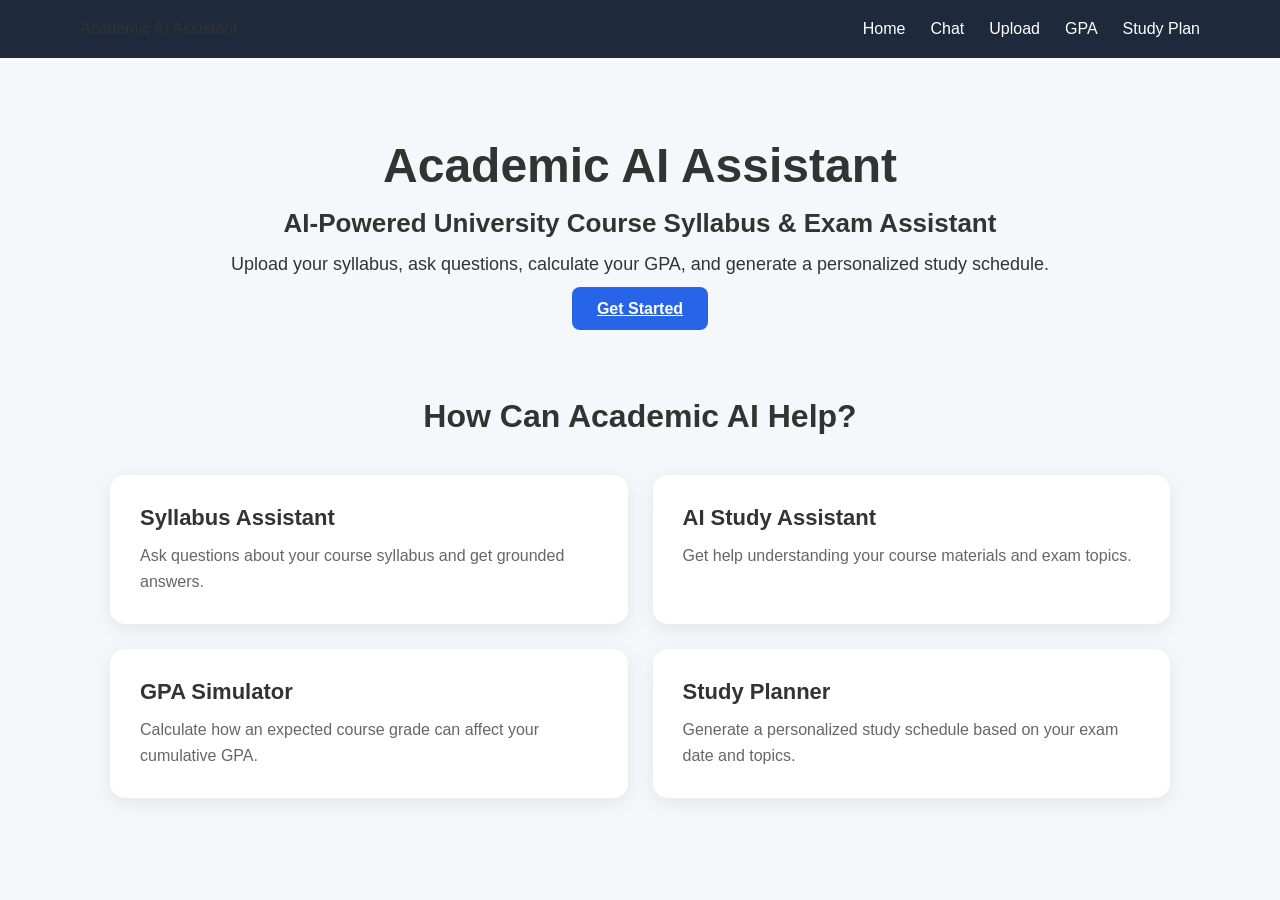
==== frontend/index.html @ 53ce8040 "Add frontend pages and functionality" ====
<!DOCTYPE html>
<html lang="en">

<head>
    <meta charset="UTF-8">
    <meta name="viewport" content="width=device-width, initial-scale=1.0">

    <title>Academic AI Assistant</title>

    <link rel="stylesheet" href="css/style.css">
</head>

<body>
    <nav>

    <div class="logo">
        Academic AI Assistant
    </div>

    <ul>

       
    <li><a href="index.html">Home</a></li>
    <li><a href="pages/chat.html">Chat</a></li>
    <li><a href="pages/upload.html">Upload</a></li>
    <li><a href="pages/gpa.html">GPA</a></li>
    <li><a href="pages/study-plan.html">Study Plan</a></li>


    </ul>

</nav>

    <div class="container">

        <h1>Academic AI Assistant</h1>

        <h2>
            AI-Powered University Course Syllabus & Exam Assistant
        </h2>

        <p>
            Upload your syllabus, ask questions, calculate your GPA,
            and generate a personalized study schedule.
        </p>

       <a href="pages/chat.html" class="primary-button">Get Started</a>

    </div>
    <section class="features">

    <h2>How Can Academic AI Help?</h2>

    <div class="feature-container">

        <div class="feature-card">
            <h3> Syllabus Assistant</h3>
            <p>
                Ask questions about your course syllabus
                and get grounded answers.
            </p>
        </div>

        <div class="feature-card">
            <h3> AI Study Assistant</h3>
            <p>
                Get help understanding your course
                materials and exam topics.
            </p>
        </div>

        <div class="feature-card">
            <h3>GPA Simulator</h3>
            <p>
                Calculate how an expected course grade
                can affect your cumulative GPA.
            </p>
        </div>

        <div class="feature-card">
            <h3>Study Planner</h3>
            <p>
                Generate a personalized study schedule
                based on your exam date and topics.
            </p>
        </div>

    </div>

</section>

</body>

</html>
---- frontend/css/style.css ----
/* Remove default browser spacing */
* {
    margin: 0;
    padding: 0;
    box-sizing: border-box;
}

/* Style the whole page */
body {
    font-family: Arial, sans-serif;
    background-color: #f5f7fa;
    color: #333;
}
.container{
    width: 80%;
    margin: auto;
    text-align: center;
    padding-top: 80px;
}
/* Navigation Bar */

nav{
    display: flex;
    justify-content: space-between;
    align-items: center;

    background-color: #1e293b;

    padding:20px 80px;
}
nav ul{
    display: flex;
    list-style: none;
}


nav ul li {
    margin-left: 25px;
}

nav ul li a {
    color: white;
    text-decoration: none;
    font-weight: 500;
}

nav ul li a:hover {
    color: #38bdf8;
}
/* Hero Section */

.container h1 {
    font-size: 48px;
    margin-bottom: 15px;
}

.container h2 {
    font-size: 26px;
    margin-bottom: 15px;
}

.container p {
    font-size: 18px;
    margin-bottom: 25px;
}

.container button {
    transition: 0.2s;
    background-color: #2563eb;
    color: white;
    border: none;
    padding: 12px 28px;
    border-radius: 8px;
    font-size: 16px;
    font-weight: 600;
    cursor: pointer;
}
.container button:hover {
    background-color: #1d4ed8;
    transform: translateY(-2px);
}

/* Features section */
.features {
    max-width: 1100px;
    margin: 80px auto;
    padding: 0 20px;
    text-align: center;
}

.features h2 {
    font-size: 32px;
    margin-bottom: 40px;
}

/* Feature cards container */
.feature-container {
    display: grid;
    grid-template-columns: repeat(2, 1fr);
    gap: 25px;
}

/* Individual card */
.feature-card {
    background-color: white;
    padding: 30px;
    border-radius: 15px;
    box-shadow: 0 5px 20px rgba(0, 0, 0, 0.08);
    text-align: left;
    transition: transform 0.3s ease, box-shadow 0.3s ease;
}

.feature-card h3 {
    font-size: 22px;
    margin-bottom: 12px;
}

.feature-card p {
    font-size: 16px;
    line-height: 1.6;
    color: #666;
}

/* Hover effect */
.feature-card:hover {
    transform: translateY(-5px);
    box-shadow: 0 10px 25px rgba(0, 0, 0, 0.12);
}

/* Mobile */
@media (max-width: 700px) {
    .feature-container {
        grid-template-columns: 1fr;
    }
}
/* Chat page */

.chat-page {
    max-width: 900px;
    margin: 60px auto;
    padding: 0 20px;
    text-align: center;
}

.chat-page h1 {
    font-size: 36px;
    margin-bottom: 10px;
}

.chat-description {
    color: #666;
    margin-bottom: 35px;
    font-size: 17px;
}

.chat-container {
    background-color: white;
    border-radius: 15px;
    box-shadow: 0 5px 25px rgba(0, 0, 0, 0.08);
    overflow: hidden;
    text-align: left;
}

.chat-messages {
    min-height: 350px;
    padding: 25px;
    background-color: #f8fafc;
}

.message {
    max-width: 75%;
    padding: 15px 18px;
    border-radius: 12px;
    line-height: 1.5;
}

.assistant-message {
    background-color: #e8eefc;
    color: #333;
}

.chat-input-area {
    display: flex;
    gap: 10px;
    padding: 18px;
    border-top: 1px solid #eee;
}

.chat-input-area input {
    flex: 1;
    padding: 14px;
    border: 1px solid #ddd;
    border-radius: 8px;
    font-size: 16px;
    outline: none;
}

.chat-input-area input:focus {
    border-color: #2563eb;
}

.chat-input-area button {
    padding: 14px 25px;
    background-color: #2563eb;
    color: white;
    border: none;
    border-radius: 8px;
    font-size: 16px;
    cursor: pointer;
}

.chat-input-area button:hover {
    background-color: #1d4ed8;
}

/* Mobile */
@media (max-width: 700px) {

    .chat-page {
        margin: 40px auto;
    }

    .chat-input-area {
        flex-direction: column;
    }

    .chat-input-area button {
        width: 100%;
    }

    .message {
        max-width: 90%;
    }
}
.page-container {
    width: 90%;
    max-width: 1000px;
    margin: 0 auto;
    padding: 60px 20px;
}

.page-header {
    text-align: center;
    margin-bottom: 40px;
}

.page-header h1 {
    font-size: 42px;
    margin-bottom: 15px;
    color: #2d2d2d;
}

.page-header p {
    font-size: 18px;
    color: #666;
}

.upload-card,
.gpa-card,
.courses-card,
.study-card,
.schedule-card {
    background: white;
    border-radius: 16px;
    padding: 35px;
    margin-bottom: 30px;
    box-shadow: 0 8px 25px rgba(0, 0, 0, 0.08);
}

.upload-card h2,
.gpa-card h2,
.courses-card h2,
.study-card h2,
.schedule-card h2 {
    margin-top: 0;
    color: #2d2d2d;
}

.upload-area {
    text-align: center;
    padding: 40px 20px;
    border: 2px dashed #d5dce8;
    border-radius: 12px;
}

.upload-area p {
    color: #666;
}

#fileInput {
    display: none;
}

.file-label {
    display: inline-block;
    background: #2864e8;
    color: white;
    padding: 13px 25px;
    border-radius: 8px;
    cursor: pointer;
    margin: 15px 0;
    font-weight: 600;
}

.file-label:hover {
    background: #1f55c9;
}

.file-name {
    font-weight: 600;
    margin: 15px 0;
    color: #333 !important;
}

.primary-button {
    border: none;
    background: #2864e8;
    color: white;
    padding: 13px 25px;
    border-radius: 8px;
    cursor: pointer;
    font-size: 16px;
    font-weight: 600;
}

.primary-button:hover {
    background: #1f55c9;
}

.upload-status {
    margin-top: 20px;
    font-weight: 600;
}

.info-section {
    margin-top: 40px;
}

.info-section > h2 {
    text-align: center;
    margin-bottom: 25px;
}

.info-grid {
    display: grid;
    grid-template-columns: repeat(2, 1fr);
    gap: 25px;
}

.info-card {
    background: white;
    padding: 25px;
    border-radius: 14px;
    box-shadow: 0 6px 20px rgba(0, 0, 0, 0.07);
}

.info-card h3 {
    margin-top: 0;
}

.info-card p {
    color: #666;
    line-height: 1.6;
}

.form-grid {
    display: grid;
    grid-template-columns: repeat(2, 1fr);
    gap: 22px;
    margin-bottom: 25px;
}

.form-group {
    display: flex;
    flex-direction: column;
}

.form-group label {
    font-weight: 600;
    margin-bottom: 8px;
    color: #333;
}

.form-group input,
.form-group select {
    padding: 13px;
    border: 1px solid #d5d9e0;
    border-radius: 8px;
    font-size: 15px;
    background: white;
}

.form-group input:focus,
.form-group select:focus {
    outline: none;
    border-color: #2864e8;
}

.table-container {
    overflow-x: auto;
}

table {
    width: 100%;
    border-collapse: collapse;
    margin-top: 20px;
}

th,
td {
    padding: 15px;
    text-align: left;
    border-bottom: 1px solid #e5e7eb;
}

th {
    background: #f5f7fb;
    font-weight: 600;
}

.delete-button {
    border: none;
    background: #e74c3c;
    color: white;
    padding: 7px 12px;
    border-radius: 6px;
    cursor: pointer;
}

.delete-button:hover {
    background: #c0392b;
}

.gpa-result {
    background: #2864e8;
    color: white;
    border-radius: 16px;
    padding: 35px;
    text-align: center;
    margin-bottom: 30px;
}

.gpa-result h2 {
    margin-top: 0;
}

#gpaValue {
    font-size: 56px;
    font-weight: 700;
    margin: 15px 0;
}

.gpa-result p {
    margin-bottom: 0;
}

.schedule-card {
    min-height: 200px;
}

.schedule-summary {
    background: #f1f5ff;
    padding: 20px;
    border-radius: 10px;
    margin-bottom: 20px;
}

.schedule-summary h3 {
    margin-top: 0;
    color: #2864e8;
}

.schedule-summary p {
    margin: 7px 0;
    color: #555;
}

.schedule-list {
    display: flex;
    flex-direction: column;
    gap: 12px;
}

.schedule-item {
    display: flex;
    justify-content: space-between;
    align-items: center;
    background: #f8f9fb;
    padding: 18px 20px;
    border-radius: 10px;
    border-left: 4px solid #2864e8;
}

.schedule-item strong {
    color: #333;
}

.schedule-item p {
    margin: 6px 0 0;
    color: #666;
}

.schedule-item span {
    font-weight: 600;
    color: #2864e8;
}

.schedule-note {
    margin-top: 20px;
    color: #777;
    font-size: 14px;
}

@media (max-width: 700px) {

    .page-container {
        width: 92%;
        padding: 40px 10px;
    }

    .page-header h1 {
        font-size: 32px;
    }

    .form-grid {
        grid-template-columns: 1fr;
    }

    .info-grid {
        grid-template-columns: 1fr;
    }

    .upload-card,
    .gpa-card,
    .courses-card,
    .study-card,
    .schedule-card {
        padding: 25px;
    }

    .schedule-item {
        flex-direction: column;
        align-items: flex-start;
        gap: 10px;
    }
}
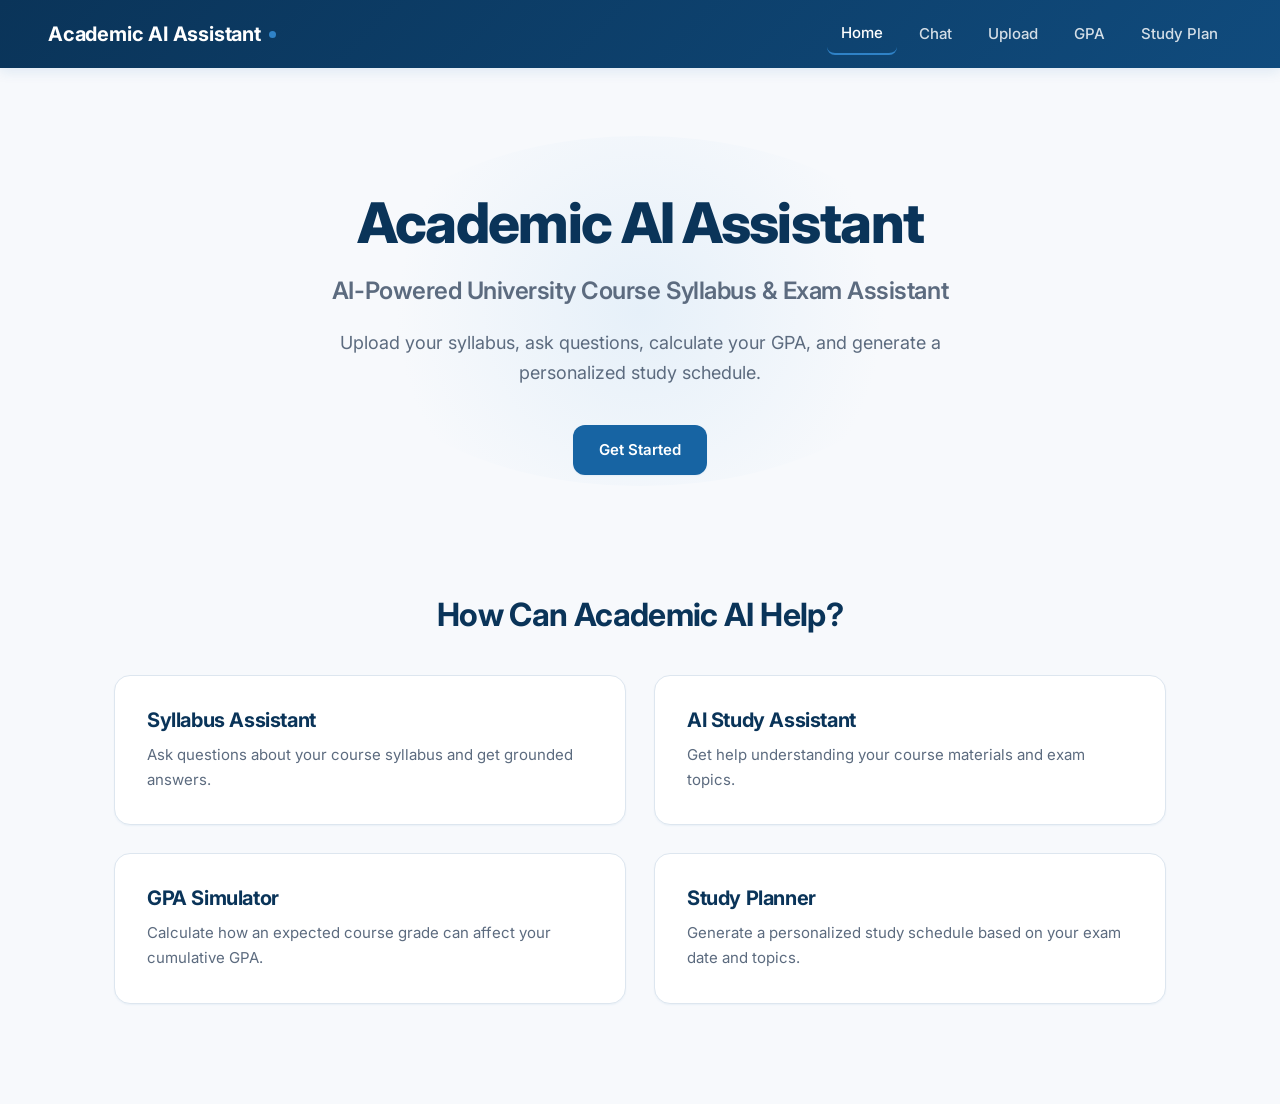
==== commit e48e1bc6: "feat: add conversational memory, multi-syllabus RAG,and JS DOM fixes" ====
--- a/frontend/index.html
+++ b/frontend/index.html
@@ -4,35 +4,33 @@
 <head>
     <meta charset="UTF-8">
     <meta name="viewport" content="width=device-width, initial-scale=1.0">
+    <meta name="theme-color" content="#1764a3">
 
     <title>Academic AI Assistant</title>
+
+    <link rel="preconnect" href="https://fonts.googleapis.com">
+    <link rel="preconnect" href="https://fonts.gstatic.com" crossorigin>
+    <link href="https://fonts.googleapis.com/css2?family=Inter:wght@400;500;600;700;800&display=swap" rel="stylesheet">
 
     <link rel="stylesheet" href="css/style.css">
 </head>
 
 <body>
     <nav>
+        <div class="logo">
+            Academic AI Assistant
+        </div>
 
-    <div class="logo">
-        Academic AI Assistant
-    </div>
-
-    <ul>
-
-       
-    <li><a href="index.html">Home</a></li>
-    <li><a href="pages/chat.html">Chat</a></li>
-    <li><a href="pages/upload.html">Upload</a></li>
-    <li><a href="pages/gpa.html">GPA</a></li>
-    <li><a href="pages/study-plan.html">Study Plan</a></li>
-
-
-    </ul>
-
-</nav>
+        <ul>
+            <li><a href="index.html" class="active">Home</a></li>
+            <li><a href="pages/chat.html">Chat</a></li>
+            <li><a href="pages/upload.html">Upload</a></li>
+            <li><a href="pages/gpa.html">GPA</a></li>
+            <li><a href="pages/study-plan.html">Study Plan</a></li>
+        </ul>
+    </nav>
 
     <div class="container">
-
         <h1>Academic AI Assistant</h1>
 
         <h2>
@@ -44,51 +42,46 @@
             and generate a personalized study schedule.
         </p>
 
-       <a href="pages/chat.html" class="primary-button">Get Started</a>
-
-    </div>
-    <section class="features">
-
-    <h2>How Can Academic AI Help?</h2>
-
-    <div class="feature-container">
-
-        <div class="feature-card">
-            <h3> Syllabus Assistant</h3>
-            <p>
-                Ask questions about your course syllabus
-                and get grounded answers.
-            </p>
-        </div>
-
-        <div class="feature-card">
-            <h3> AI Study Assistant</h3>
-            <p>
-                Get help understanding your course
-                materials and exam topics.
-            </p>
-        </div>
-
-        <div class="feature-card">
-            <h3>GPA Simulator</h3>
-            <p>
-                Calculate how an expected course grade
-                can affect your cumulative GPA.
-            </p>
-        </div>
-
-        <div class="feature-card">
-            <h3>Study Planner</h3>
-            <p>
-                Generate a personalized study schedule
-                based on your exam date and topics.
-            </p>
-        </div>
-
+        <a href="pages/chat.html" class="primary-button">Get Started</a>
     </div>
 
-</section>
+    <section class="features">
+        <h2>How Can Academic AI Help?</h2>
 
+        <div class="feature-container">
+            <div class="feature-card">
+                <h3>Syllabus Assistant</h3>
+                <p>
+                    Ask questions about your course syllabus
+                    and get grounded answers.
+                </p>
+            </div>
+
+            <div class="feature-card">
+                <h3>AI Study Assistant</h3>
+                <p>
+                    Get help understanding your course
+                    materials and exam topics.
+                </p>
+            </div>
+
+            <div class="feature-card">
+                <h3>GPA Simulator</h3>
+                <p>
+                    Calculate how an expected course grade
+                    can affect your cumulative GPA.
+                </p>
+            </div>
+
+            <div class="feature-card">
+                <h3>Study Planner</h3>
+                <p>
+                    Generate a personalized study schedule
+                    based on your exam date and topics.
+                </p>
+            </div>
+        </div>
+    </section>
 </body>
 
 </html>
--- a/frontend/css/style.css
+++ b/frontend/css/style.css
@@ -1,240 +1,412 @@
-/* Remove default browser spacing */
+@import url('https://fonts.googleapis.com/css2?family=Inter:wght@400;500;600;700;800&display=swap');
+
+/* ==========================================================================
+   Design System Variables & Palette
+   ========================================================================== */
+:root {
+    /* Primary blues */
+    --primary:        #1764a3;   /* main brand color */
+    --primary-dark:   #104b7d;   /* hover / active */
+    --primary-darker: #0a3459;   /* nav background, deep accents */
+    --primary-light:  #2f82c7;   /* links, focus rings */
+    --primary-lighter:#e6f0f9;   /* soft backgrounds, chips */
+    --primary-subtle: #f2f7fc;   /* page section backgrounds */
+
+    /* Neutrals */
+    --bg:             #f7f9fc;   /* page background */
+    --surface:        #ffffff;   /* cards */
+    --border:         #dde6ef;   /* subtle borders */
+    --text:           #1a2332;   /* primary text */
+    --text-muted:     #5c6b7f;   /* secondary text */
+    --text-inverse:   #ffffff;
+
+    /* Accents */
+    --success:        #16a34a;
+    --warning:        #d97706;
+    --danger:         #dc2626;
+
+    /* Elevation */
+    --shadow-sm: 0 1px 2px rgba(23, 100, 163, 0.06);
+    --shadow-md: 0 4px 12px rgba(23, 100, 163, 0.10);
+    --shadow-lg: 0 10px 28px rgba(23, 100, 163, 0.14);
+
+    /* Radii */
+    --radius-sm: 8px;
+    --radius-md: 12px;
+    --radius-lg: 16px;
+    --radius-xl: 24px;
+
+    /* Transitions */
+    --transition: 180ms cubic-bezier(0.4, 0, 0.2, 1);
+}
+
+/* ==========================================================================
+   Global Reset & Base
+   ========================================================================== */
 * {
     margin: 0;
     padding: 0;
     box-sizing: border-box;
 }
 
-/* Style the whole page */
+html {
+    scroll-behavior: smooth;
+}
+
 body {
-    font-family: Arial, sans-serif;
-    background-color: #f5f7fa;
-    color: #333;
-}
-.container{
-    width: 80%;
-    margin: auto;
-    text-align: center;
-    padding-top: 80px;
-}
-/* Navigation Bar */
-
-nav{
+    background-color: var(--bg);
+    color: var(--text);
+    font-family: 'Inter', system-ui, -apple-system, BlinkMacSystemFont, 'Segoe UI', Roboto, Oxygen, Ubuntu, Cantarell, sans-serif;
+    font-weight: 400;
+    line-height: 1.6;
+    -webkit-font-smoothing: antialiased;
+    -moz-osx-font-smoothing: grayscale;
+}
+
+::selection {
+    background: var(--primary);
+    color: var(--text-inverse);
+}
+
+h1, h2, h3, h4, h5, h6 {
+    color: var(--primary-darker);
+    font-weight: 700;
+    letter-spacing: -0.02em;
+    line-height: 1.25;
+}
+
+p {
+    color: var(--text-muted);
+}
+
+a {
+    color: var(--primary-light);
+    transition: var(--transition);
+}
+
+/* ==========================================================================
+   Navigation Bar
+   ========================================================================== */
+nav {
     display: flex;
     justify-content: space-between;
     align-items: center;
-
-    background-color: #1e293b;
-
-    padding:20px 80px;
-}
-nav ul{
+    background: linear-gradient(135deg, var(--primary-darker) 0%, var(--primary-dark) 100%);
+    height: 68px;
+    padding: 0 48px;
+    position: sticky;
+    top: 0;
+    z-index: 100;
+    box-shadow: var(--shadow-md);
+}
+
+.logo {
+    color: var(--text-inverse);
+    font-weight: 700;
+    font-size: 20px;
+    letter-spacing: -0.01em;
+    display: flex;
+    align-items: center;
+}
+
+.logo::after {
+    content: '';
+    display: inline-block;
+    width: 7px;
+    height: 7px;
+    background: var(--primary-light);
+    border-radius: 50%;
+    margin-left: 8px;
+}
+
+nav ul {
     display: flex;
     list-style: none;
-}
-
-
-nav ul li {
-    margin-left: 25px;
+    align-items: center;
+    gap: 8px;
 }
 
 nav ul li a {
-    color: white;
+    color: rgba(255, 255, 255, 0.82);
     text-decoration: none;
     font-weight: 500;
+    font-size: 15px;
+    padding: 8px 14px;
+    border-radius: var(--radius-sm);
+    transition: var(--transition);
+    display: inline-block;
 }
 
 nav ul li a:hover {
-    color: #38bdf8;
-}
-/* Hero Section */
+    color: var(--text-inverse);
+    background: rgba(255, 255, 255, 0.1);
+    transform: translateY(-1px);
+}
+
+nav ul li a.active {
+    color: var(--text-inverse);
+    border-bottom: 2px solid var(--primary-light);
+}
+
+/* ==========================================================================
+   Hero Section (.container)
+   ========================================================================== */
+.container {
+    max-width: 800px;
+    margin: 0 auto;
+    padding: 120px 24px 80px;
+    text-align: center;
+    position: relative;
+}
+
+.container::before {
+    content: '';
+    position: absolute;
+    top: 50%;
+    left: 50%;
+    transform: translate(-50%, -50%);
+    width: 600px;
+    height: 350px;
+    background: radial-gradient(circle, var(--primary-lighter) 0%, rgba(247, 249, 252, 0) 70%);
+    z-index: -1;
+    pointer-events: none;
+    border-radius: 50%;
+}
 
 .container h1 {
-    font-size: 48px;
-    margin-bottom: 15px;
+    font-size: 56px;
+    font-weight: 800;
+    color: var(--primary-darker);
+    letter-spacing: -0.03em;
+    margin-bottom: 16px;
 }
 
 .container h2 {
-    font-size: 26px;
-    margin-bottom: 15px;
+    font-size: 24px;
+    font-weight: 600;
+    color: var(--text-muted);
+    margin-bottom: 20px;
+    line-height: 1.4;
 }
 
 .container p {
     font-size: 18px;
-    margin-bottom: 25px;
-}
-
-.container button {
-    transition: 0.2s;
-    background-color: #2563eb;
-    color: white;
-    border: none;
-    padding: 12px 28px;
-    border-radius: 8px;
-    font-size: 16px;
-    font-weight: 600;
-    cursor: pointer;
-}
-.container button:hover {
-    background-color: #1d4ed8;
-    transform: translateY(-2px);
-}
-
-/* Features section */
+    color: var(--text-muted);
+    line-height: 1.7;
+    max-width: 620px;
+    margin: 0 auto 36px;
+}
+
+/* ==========================================================================
+   Feature Cards (.features)
+   ========================================================================== */
 .features {
     max-width: 1100px;
-    margin: 80px auto;
-    padding: 0 20px;
+    margin: 40px auto 100px;
+    padding: 0 24px;
     text-align: center;
 }
 
 .features h2 {
     font-size: 32px;
+    font-weight: 700;
+    color: var(--primary-darker);
     margin-bottom: 40px;
 }
 
-/* Feature cards container */
 .feature-container {
     display: grid;
     grid-template-columns: repeat(2, 1fr);
-    gap: 25px;
-}
-
-/* Individual card */
+    gap: 28px;
+}
+
 .feature-card {
-    background-color: white;
-    padding: 30px;
-    border-radius: 15px;
-    box-shadow: 0 5px 20px rgba(0, 0, 0, 0.08);
+    background: var(--surface);
+    padding: 32px;
+    border-radius: var(--radius-lg);
+    border: 1px solid var(--border);
+    box-shadow: var(--shadow-sm);
     text-align: left;
-    transition: transform 0.3s ease, box-shadow 0.3s ease;
+    transition: var(--transition);
+    position: relative;
+}
+
+.feature-card:hover {
+    transform: translateY(-4px);
+    box-shadow: var(--shadow-lg);
+    border-color: var(--primary-light);
 }
 
 .feature-card h3 {
-    font-size: 22px;
-    margin-bottom: 12px;
+    font-size: 20px;
+    font-weight: 700;
+    color: var(--primary-darker);
+    margin-bottom: 10px;
 }
 
 .feature-card p {
-    font-size: 16px;
-    line-height: 1.6;
-    color: #666;
-}
-
-/* Hover effect */
-.feature-card:hover {
-    transform: translateY(-5px);
-    box-shadow: 0 10px 25px rgba(0, 0, 0, 0.12);
-}
-
-/* Mobile */
-@media (max-width: 700px) {
-    .feature-container {
-        grid-template-columns: 1fr;
-    }
-}
-/* Chat page */
-
+    font-size: 15px;
+    color: var(--text-muted);
+    line-height: 1.65;
+}
+
+/* ==========================================================================
+   Chat Page (.chat-page)
+   ========================================================================== */
 .chat-page {
-    max-width: 900px;
+    max-width: 920px;
     margin: 60px auto;
-    padding: 0 20px;
+    padding: 0 24px;
     text-align: center;
 }
 
 .chat-page h1 {
-    font-size: 36px;
+    font-size: 40px;
+    font-weight: 800;
+    color: var(--primary-darker);
     margin-bottom: 10px;
 }
 
 .chat-description {
-    color: #666;
-    margin-bottom: 35px;
+    color: var(--text-muted);
     font-size: 17px;
+    margin-bottom: 30px;
+}
+
+#new-chat-btn {
+    background: transparent;
+    border: 1.5px solid var(--primary);
+    color: var(--primary);
+    padding: 10px 20px;
+    border-radius: var(--radius-md);
+    font-weight: 600;
+    font-size: 14px;
+    margin-bottom: 20px;
+    cursor: pointer;
+    transition: var(--transition);
+    display: inline-flex;
+    align-items: center;
+    gap: 6px;
+}
+
+#new-chat-btn:hover {
+    background: var(--primary);
+    color: var(--text-inverse);
+    box-shadow: var(--shadow-md);
+    transform: translateY(-1px);
 }
 
 .chat-container {
-    background-color: white;
-    border-radius: 15px;
-    box-shadow: 0 5px 25px rgba(0, 0, 0, 0.08);
+    background: var(--surface);
+    border-radius: var(--radius-xl);
+    box-shadow: var(--shadow-lg);
+    border: 1px solid var(--border);
     overflow: hidden;
     text-align: left;
 }
 
 .chat-messages {
-    min-height: 350px;
-    padding: 25px;
-    background-color: #f8fafc;
+    min-height: 420px;
+    max-height: 600px;
+    overflow-y: auto;
+    padding: 28px;
+    background: var(--primary-subtle);
+    display: flex;
+    flex-direction: column;
+    gap: 14px;
 }
 
 .message {
-    max-width: 75%;
-    padding: 15px 18px;
-    border-radius: 12px;
-    line-height: 1.5;
+    max-width: 78%;
+    padding: 14px 18px;
+    font-size: 15px;
+    line-height: 1.55;
+    animation: fadeIn 200ms ease-out;
+    word-break: break-word;
+}
+
+.user-message {
+    align-self: flex-end;
+    background: var(--primary);
+    color: var(--text-inverse);
+    border-radius: 16px 16px 4px 16px;
+    margin-left: auto;
+    box-shadow: var(--shadow-sm);
 }
 
 .assistant-message {
-    background-color: #e8eefc;
-    color: #333;
+    align-self: flex-start;
+    background: var(--surface);
+    color: var(--text);
+    border: 1px solid var(--border);
+    border-radius: 16px 16px 16px 4px;
+    margin-right: auto;
+    box-shadow: var(--shadow-sm);
+}
+
+@keyframes fadeIn {
+    from {
+        opacity: 0;
+        transform: translateY(6px);
+    }
+    to {
+        opacity: 1;
+        transform: none;
+    }
 }
 
 .chat-input-area {
     display: flex;
-    gap: 10px;
-    padding: 18px;
-    border-top: 1px solid #eee;
+    gap: 12px;
+    padding: 18px 20px;
+    background: var(--surface);
+    border-top: 1px solid var(--border);
+    align-items: center;
 }
 
 .chat-input-area input {
     flex: 1;
-    padding: 14px;
-    border: 1px solid #ddd;
-    border-radius: 8px;
-    font-size: 16px;
+    padding: 14px 16px;
+    border: 1.5px solid var(--border);
+    border-radius: var(--radius-md);
+    font-size: 15px;
+    font-family: inherit;
+    color: var(--text);
+    background: var(--surface);
+    transition: var(--transition);
+}
+
+.chat-input-area input:focus {
+    border-color: var(--primary);
+    box-shadow: 0 0 0 3px rgba(23, 100, 163, 0.15);
     outline: none;
 }
 
-.chat-input-area input:focus {
-    border-color: #2563eb;
-}
-
 .chat-input-area button {
-    padding: 14px 25px;
-    background-color: #2563eb;
-    color: white;
+    background: var(--primary);
+    color: var(--text-inverse);
+    padding: 14px 28px;
     border: none;
-    border-radius: 8px;
-    font-size: 16px;
+    border-radius: var(--radius-md);
+    font-weight: 600;
+    font-size: 15px;
+    min-width: 100px;
     cursor: pointer;
+    transition: var(--transition);
 }
 
 .chat-input-area button:hover {
-    background-color: #1d4ed8;
-}
-
-/* Mobile */
-@media (max-width: 700px) {
-
-    .chat-page {
-        margin: 40px auto;
-    }
-
-    .chat-input-area {
-        flex-direction: column;
-    }
-
-    .chat-input-area button {
-        width: 100%;
-    }
-
-    .message {
-        max-width: 90%;
-    }
-}
+    background: var(--primary-dark);
+    transform: translateY(-1px);
+    box-shadow: var(--shadow-md);
+}
+
+/* ==========================================================================
+   Page Container & Standard Cards
+   ========================================================================== */
 .page-container {
     width: 90%;
-    max-width: 1000px;
+    max-width: 960px;
     margin: 0 auto;
     padding: 60px 20px;
 }
@@ -246,13 +418,14 @@
 
 .page-header h1 {
     font-size: 42px;
-    margin-bottom: 15px;
-    color: #2d2d2d;
+    font-weight: 800;
+    color: var(--primary-darker);
+    margin-bottom: 12px;
 }
 
 .page-header p {
-    font-size: 18px;
-    color: #666;
+    font-size: 17px;
+    color: var(--text-muted);
 }
 
 .upload-card,
@@ -260,11 +433,12 @@
 .courses-card,
 .study-card,
 .schedule-card {
-    background: white;
-    border-radius: 16px;
-    padding: 35px;
-    margin-bottom: 30px;
-    box-shadow: 0 8px 25px rgba(0, 0, 0, 0.08);
+    background: var(--surface);
+    border-radius: var(--radius-lg);
+    padding: 36px;
+    margin-bottom: 28px;
+    box-shadow: var(--shadow-md);
+    border: 1px solid var(--border);
 }
 
 .upload-card h2,
@@ -272,19 +446,40 @@
 .courses-card h2,
 .study-card h2,
 .schedule-card h2 {
-    margin-top: 0;
-    color: #2d2d2d;
-}
-
+    font-size: 22px;
+    font-weight: 700;
+    color: var(--primary-darker);
+    margin-bottom: 20px;
+    border-left: 4px solid var(--primary);
+    padding-left: 12px;
+}
+
+/* ==========================================================================
+   Upload Area (.upload-area)
+   ========================================================================== */
 .upload-area {
     text-align: center;
-    padding: 40px 20px;
-    border: 2px dashed #d5dce8;
-    border-radius: 12px;
+    padding: 48px 24px;
+    border: 2px dashed var(--primary-light);
+    border-radius: var(--radius-lg);
+    background: var(--primary-subtle);
+    transition: var(--transition);
+}
+
+.upload-area:hover {
+    border-color: var(--primary);
+    background: var(--primary-lighter);
+}
+
+.upload-area h2 {
+    border-left: none;
+    padding-left: 0;
+    margin-bottom: 8px;
 }
 
 .upload-area p {
-    color: #666;
+    color: var(--text-muted);
+    font-size: 15px;
 }
 
 #fileInput {
@@ -293,45 +488,50 @@
 
 .file-label {
     display: inline-block;
-    background: #2864e8;
-    color: white;
-    padding: 13px 25px;
-    border-radius: 8px;
+    background: var(--primary);
+    color: var(--text-inverse);
+    padding: 12px 24px;
+    border-radius: var(--radius-md);
+    font-weight: 600;
     cursor: pointer;
-    margin: 15px 0;
-    font-weight: 600;
+    margin: 16px 0 10px;
+    transition: var(--transition);
+    box-shadow: var(--shadow-sm);
 }
 
 .file-label:hover {
-    background: #1f55c9;
+    background: var(--primary-dark);
+    transform: translateY(-1px);
+    box-shadow: var(--shadow-md);
 }
 
 .file-name {
     font-weight: 600;
-    margin: 15px 0;
-    color: #333 !important;
-}
-
-.primary-button {
-    border: none;
-    background: #2864e8;
-    color: white;
-    padding: 13px 25px;
-    border-radius: 8px;
-    cursor: pointer;
-    font-size: 16px;
+    margin: 12px 0;
+    color: var(--primary-darker) !important;
+}
+
+.upload-status {
+    margin-top: 18px;
     font-weight: 600;
-}
-
-.primary-button:hover {
-    background: #1f55c9;
-}
-
-.upload-status {
-    margin-top: 20px;
-    font-weight: 600;
-}
-
+    font-size: 15px;
+}
+
+.upload-status.success {
+    color: var(--success);
+}
+
+.upload-status.error {
+    color: var(--danger);
+}
+
+.upload-status.loading {
+    color: var(--primary);
+}
+
+/* ==========================================================================
+   Info Cards (.info-section)
+   ========================================================================== */
 .info-section {
     margin-top: 40px;
 }
@@ -339,30 +539,39 @@
 .info-section > h2 {
     text-align: center;
     margin-bottom: 25px;
+    font-size: 26px;
 }
 
 .info-grid {
     display: grid;
     grid-template-columns: repeat(2, 1fr);
-    gap: 25px;
+    gap: 24px;
 }
 
 .info-card {
-    background: white;
-    padding: 25px;
-    border-radius: 14px;
-    box-shadow: 0 6px 20px rgba(0, 0, 0, 0.07);
+    background: var(--surface);
+    padding: 28px;
+    border-radius: var(--radius-lg);
+    border: 1px solid var(--border);
+    box-shadow: var(--shadow-sm);
 }
 
 .info-card h3 {
-    margin-top: 0;
+    font-size: 18px;
+    font-weight: 700;
+    color: var(--primary-darker);
+    margin-bottom: 10px;
 }
 
 .info-card p {
-    color: #666;
+    color: var(--text-muted);
+    font-size: 15px;
     line-height: 1.6;
 }
 
+/* ==========================================================================
+   Forms (.form-grid, .form-group)
+   ========================================================================== */
 .form-grid {
     display: grid;
     grid-template-columns: repeat(2, 1fr);
@@ -376,26 +585,81 @@
 }
 
 .form-group label {
+    font-size: 13px;
     font-weight: 600;
-    margin-bottom: 8px;
-    color: #333;
+    color: var(--text-muted);
+    text-transform: uppercase;
+    letter-spacing: 0.04em;
+    margin-bottom: 6px;
 }
 
 .form-group input,
 .form-group select {
-    padding: 13px;
-    border: 1px solid #d5d9e0;
-    border-radius: 8px;
-    font-size: 15px;
-    background: white;
+    padding: 13px 14px;
+    border: 1.5px solid var(--border);
+    border-radius: var(--radius-md);
+    font-size: 15px;
+    background: var(--surface);
+    color: var(--text);
+    font-family: inherit;
+    transition: var(--transition);
 }
 
 .form-group input:focus,
 .form-group select:focus {
+    border-color: var(--primary);
+    box-shadow: 0 0 0 3px rgba(23, 100, 163, 0.15);
     outline: none;
-    border-color: #2864e8;
-}
-
+}
+
+/* ==========================================================================
+   Buttons
+   ========================================================================== */
+.primary-button {
+    background: var(--primary);
+    color: var(--text-inverse);
+    padding: 13px 26px;
+    border: none;
+    border-radius: var(--radius-md);
+    font-weight: 600;
+    font-size: 15px;
+    box-shadow: var(--shadow-sm);
+    transition: var(--transition);
+    cursor: pointer;
+    text-decoration: none;
+    display: inline-block;
+}
+
+.primary-button:hover {
+    background: var(--primary-dark);
+    transform: translateY(-1px);
+    box-shadow: var(--shadow-md);
+}
+
+.primary-button:active {
+    transform: translateY(0);
+}
+
+.delete-button {
+    background: var(--danger);
+    color: var(--text-inverse);
+    padding: 7px 14px;
+    border: none;
+    border-radius: var(--radius-sm);
+    font-size: 13px;
+    font-weight: 600;
+    cursor: pointer;
+    transition: var(--transition);
+}
+
+.delete-button:hover {
+    background: #b91c1c;
+    transform: translateY(-1px);
+}
+
+/* ==========================================================================
+   Tables
+   ========================================================================== */
 .table-container {
     overflow-x: auto;
 }
@@ -403,76 +667,111 @@
 table {
     width: 100%;
     border-collapse: collapse;
-    margin-top: 20px;
-}
-
-th,
+    margin-top: 16px;
+}
+
+th {
+    background: var(--primary-lighter);
+    color: var(--primary-darker);
+    font-weight: 700;
+    padding: 14px 16px;
+    text-align: left;
+    font-size: 13px;
+    text-transform: uppercase;
+    letter-spacing: 0.05em;
+}
+
+th:first-child {
+    border-top-left-radius: var(--radius-sm);
+}
+
+th:last-child {
+    border-top-right-radius: var(--radius-sm);
+}
+
 td {
-    padding: 15px;
-    text-align: left;
-    border-bottom: 1px solid #e5e7eb;
-}
-
-th {
-    background: #f5f7fb;
-    font-weight: 600;
-}
-
-.delete-button {
-    border: none;
-    background: #e74c3c;
-    color: white;
-    padding: 7px 12px;
-    border-radius: 6px;
-    cursor: pointer;
-}
-
-.delete-button:hover {
-    background: #c0392b;
-}
-
+    padding: 14px 16px;
+    border-bottom: 1px solid var(--border);
+    font-size: 15px;
+    color: var(--text);
+}
+
+tr:hover td {
+    background: var(--primary-subtle);
+}
+
+/* ==========================================================================
+   GPA Result Card (.gpa-result)
+   ========================================================================== */
 .gpa-result {
-    background: #2864e8;
-    color: white;
-    border-radius: 16px;
-    padding: 35px;
+    background: linear-gradient(135deg, var(--primary) 0%, var(--primary-dark) 100%);
+    color: var(--text-inverse);
+    border-radius: var(--radius-xl);
+    padding: 40px;
     text-align: center;
+    box-shadow: var(--shadow-lg);
     margin-bottom: 30px;
+    position: relative;
+    overflow: hidden;
+}
+
+.gpa-result::before {
+    content: '';
+    position: absolute;
+    top: -50%;
+    left: -50%;
+    width: 200%;
+    height: 200%;
+    background: radial-gradient(circle, rgba(255,255,255,0.12) 0%, transparent 60%);
+    pointer-events: none;
 }
 
 .gpa-result h2 {
-    margin-top: 0;
+    color: var(--text-inverse);
+    border-left: none;
+    padding-left: 0;
+    font-size: 20px;
+    text-transform: uppercase;
+    letter-spacing: 0.05em;
+    opacity: 0.9;
 }
 
 #gpaValue {
-    font-size: 56px;
+    font-size: 64px;
+    font-weight: 800;
+    letter-spacing: -0.03em;
+    margin: 12px 0;
+    color: var(--text-inverse);
+}
+
+.gpa-result p {
+    color: rgba(255, 255, 255, 0.85);
+    font-size: 15px;
+    margin-bottom: 0;
+}
+
+/* ==========================================================================
+   Schedule Cards
+   ========================================================================== */
+.schedule-summary {
+    background: var(--primary-lighter);
+    border-radius: var(--radius-md);
+    padding: 20px;
+    margin-bottom: 20px;
+    border-left: 4px solid var(--primary);
+}
+
+.schedule-summary h3 {
+    font-size: 18px;
     font-weight: 700;
-    margin: 15px 0;
-}
-
-.gpa-result p {
-    margin-bottom: 0;
-}
-
-.schedule-card {
-    min-height: 200px;
-}
-
-.schedule-summary {
-    background: #f1f5ff;
-    padding: 20px;
-    border-radius: 10px;
-    margin-bottom: 20px;
-}
-
-.schedule-summary h3 {
-    margin-top: 0;
-    color: #2864e8;
+    color: var(--primary-darker);
+    margin-bottom: 6px;
 }
 
 .schedule-summary p {
-    margin: 7px 0;
-    color: #555;
+    color: var(--text);
+    margin: 4px 0;
+    font-size: 14px;
 }
 
 .schedule-list {
@@ -482,40 +781,134 @@
 }
 
 .schedule-item {
-    display: flex;
-    justify-content: space-between;
-    align-items: center;
-    background: #f8f9fb;
-    padding: 18px 20px;
+    background: var(--surface);
+    border: 1px solid var(--border);
+    border-left: 4px solid var(--primary);
+    border-radius: var(--radius-md);
+    padding: 16px 20px;
+    margin-bottom: 6px;
+    box-shadow: var(--shadow-sm);
+    transition: var(--transition);
+}
+
+.schedule-item:hover {
+    box-shadow: var(--shadow-md);
+    transform: translateX(2px);
+}
+
+.schedule-item strong {
+    color: var(--primary-darker);
+    font-weight: 700;
+    font-size: 16px;
+}
+
+.schedule-item p {
+    color: var(--text-muted);
+    margin-top: 4px;
+    font-size: 14px;
+}
+
+.schedule-item span {
+    color: var(--primary);
+    font-weight: 600;
+}
+
+.schedule-note {
+    margin-top: 18px;
+    color: var(--text-muted);
+    font-size: 14px;
+    font-style: italic;
+}
+
+/* ==========================================================================
+   Scrollbars
+   ========================================================================== */
+::-webkit-scrollbar {
+    width: 10px;
+    height: 10px;
+}
+
+::-webkit-scrollbar-track {
+    background: var(--primary-subtle);
+}
+
+::-webkit-scrollbar-thumb {
+    background: var(--primary-light);
     border-radius: 10px;
-    border-left: 4px solid #2864e8;
-}
-
-.schedule-item strong {
-    color: #333;
-}
-
-.schedule-item p {
-    margin: 6px 0 0;
-    color: #666;
-}
-
-.schedule-item span {
-    font-weight: 600;
-    color: #2864e8;
-}
-
-.schedule-note {
-    margin-top: 20px;
-    color: #777;
-    font-size: 14px;
+    border: 2px solid var(--primary-subtle);
+}
+
+::-webkit-scrollbar-thumb:hover {
+    background: var(--primary);
+}
+
+/* ==========================================================================
+   Accessibility & Focus States
+   ========================================================================== */
+:focus-visible {
+    outline: 2px solid var(--primary-light);
+    outline-offset: 2px;
+}
+
+@media (prefers-reduced-motion: reduce) {
+    *, *::before, *::after {
+        animation-duration: 0.01ms !important;
+        animation-iteration-count: 1 !important;
+        transition-duration: 0.01ms !important;
+        scroll-behavior: auto !important;
+    }
+}
+
+/* ==========================================================================
+   Responsive Breakpoints
+   ========================================================================== */
+@media (max-width: 900px) {
+    .container h1 {
+        font-size: 40px;
+    }
+
+    .feature-container {
+        grid-template-columns: 1fr;
+    }
+}
+
+@media (max-width: 768px) {
+    nav {
+        padding: 0 24px;
+    }
+
+    nav ul {
+        gap: 4px;
+    }
+
+    nav ul li a {
+        padding: 6px 10px;
+        font-size: 14px;
+    }
 }
 
 @media (max-width: 700px) {
+    nav {
+        padding: 0 16px;
+        height: auto;
+        min-height: 60px;
+        flex-direction: column;
+        gap: 12px;
+        padding-top: 12px;
+        padding-bottom: 12px;
+    }
+
+    .container {
+        padding: 80px 20px 50px;
+    }
+
+    .container h1 {
+        font-size: 34px;
+    }
 
     .page-container {
-        width: 92%;
-        padding: 40px 10px;
+        width: 94%;
+        padding: 40px 12px;
     }
 
     .page-header h1 {
@@ -530,17 +923,39 @@
         grid-template-columns: 1fr;
     }
 
-    .upload-card,
-    .gpa-card,
-    .courses-card,
-    .study-card,
-    .schedule-card {
-        padding: 25px;
-    }
-
-    .schedule-item {
+    .chat-page {
+        margin: 30px auto;
+        padding: 0 14px;
+    }
+
+    .chat-input-area {
         flex-direction: column;
-        align-items: flex-start;
-        gap: 10px;
+    }
+
+    .chat-input-area button {
+        width: 100%;
+    }
+
+    .message {
+        max-width: 90%;
+    }
+
+    #gpaValue {
+        font-size: 48px;
+    }
+}
+
+@media (max-width: 375px) {
+    .container h1 {
+        font-size: 28px;
+    }
+
+    .logo {
+        font-size: 18px;
+    }
+
+    .primary-button {
+        width: 100%;
+        text-align: center;
     }
 }
